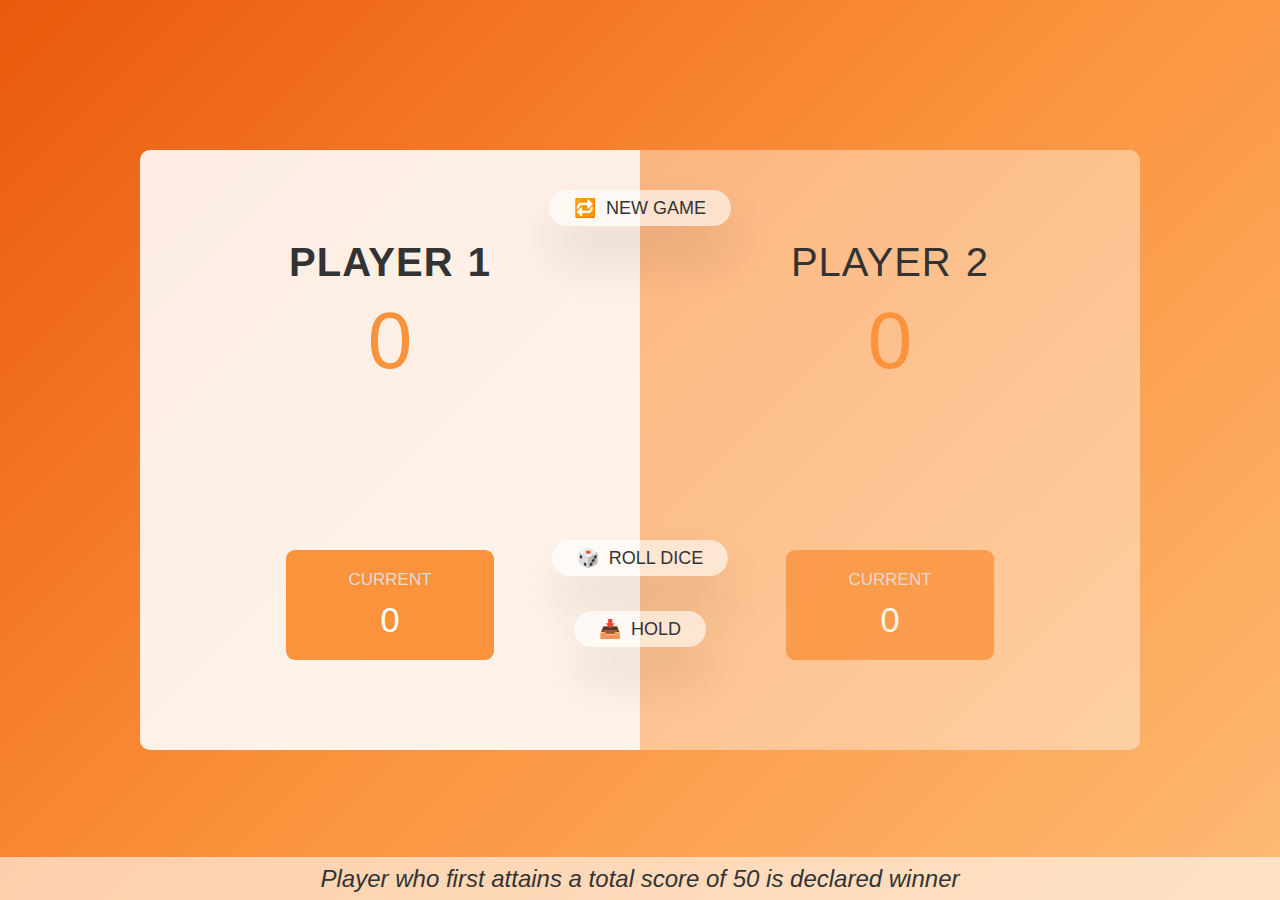
==== pig-game/index.html @ ac4523c5 "add pig game" ====
<!DOCTYPE html>
<html lang="en">
  <head>
    <meta charset="UTF-8" />
    <meta name="viewport" content="width=device-width, initial-scale=1.0" />
    <link rel="stylesheet" href="style.css" />
    <script src="script.js" defer></script>
    <title>Pig Game</title>
  </head>
  <body>
    <main>
      <section class="player player--0 player--active">
        <h1 class="name" id="name--0">Player 1</h1>
        <p class="score" id="score--0">55</p>
        <div class="current">
          <p class="current--label">Current</p>
          <p class="current--score" id="current--0">0</p>
        </div>
      </section>
      <section class="player player--1">
        <h1 class="name" id="name--1">Player 2</h1>
        <p class="score" id="score--1">29</p>
        <div class="current">
          <p class="current--label">Current</p>
          <p class="current--score" id="current--1">0</p>
        </div>
      </section>

      <img src="./dice-5.png" alt="Playing dice" class="dice hidden" />
      <button class="btn btn--new">🔁 New game</button>
      <button class="btn btn--roll">🎲 Roll dice</button>
      <button class="btn btn--hold">📥 Hold</button>
    </main>
    <p class="winning--point"></p>
  </body>
</html>
---- pig-game/style.css ----
*,
*::before,
*::after {
  margin: 0;
  padding: 0;
  box-sizing: inherit;
}

:root {
  --body-bg: linear-gradient(315deg, #fdba74 0%, #fb923c, #ea580c);
}

html {
  font-size: 62.5%;
  box-sizing: border-box;
}

body {
  background: var(--body-bg);
  font-size: 1.6rem;
  font-family: "Poppins", sans-serif;
  background-color: #ddd;
  display: flex;
  align-items: center;
  justify-content: center;
  min-height: 100vh;
  padding: 8rem;
}

main {
  position: relative;
  background: rgba(255, 255, 255, 0.4);
  border-radius: 1rem;
  width: 100rem;
  height: 60rem;
  display: flex;
  overflow: hidden;
  color: #333;
}

.player {
  flex: 50%;
  padding: 9rem;
  display: flex;
  flex-direction: column;
  align-items: center;
  text-align: center;
  transition: all 0.75s;
}

.player--active {
  background: rgba(255, 255, 255, 0.8);
}

.player .name {
  font-size: 4rem;
  font-weight: 300;
  letter-spacing: 1px;
  word-spacing: 2px;
  text-transform: uppercase;
  margin-bottom: 1rem;
}

.player--active .name {
  font-weight: 600;
}

.player .score {
  font-size: 8rem;
  font-weight: 300;
  margin-bottom: auto;
  color: #fb923c;
}

.player--active .score {
  font-weight: 400;
}

.player--winner {
  background-color: #2f2f2f;
}

.player--winner .name {
  font-weight: 700;
  color: #fb923c;
}

.current {
  background: #fb923c;
  color: #fff;
  padding: 2rem;
  width: 65%;
  border-radius: 9px;
  text-align: center;
  opacity: 0.8;
  transition: all 0.75s;
}

.player--active .current {
  opacity: 1;
}

.current--label {
  text-transform: uppercase;
  margin-bottom: 1rem;
  font-size: 1.7rem;
  color: #ddd;
}

.current--score {
  font-size: 3.5rem;
}

.btn {
  position: absolute;
  left: 50%;
  transform: translateX(-50%);
  border: none;
  background: none;
  padding: 0.7rem 2.5rem;
  text-transform: uppercase;
  font-size: 1.8rem;
  font-weight: 400;
  font-family: inherit;
  color: #333;
  cursor: pointer;

  background-color: white;
  background-color: rgba(255, 255, 255, 0.6);
  border-radius: 50rem;

  box-shadow: 0 3rem 5rem rgba(0, 0, 0, 0.1);
}

.btn::first-letter {
  font-weight: 700;
  margin-right: 0.5rem;
}

.btn--new {
  top: 4rem;
}

.btn--roll {
  top: 39rem;
}

.btn--hold {
  top: 46.1rem;
}

.dice {
  position: absolute;
  top: 16rem;
  left: 50%;
  transform: translateX(-50%);
  height: 10rem;
}

.winning--point {
  background: rgba(255, 255, 255, 0.6);
  width: 100%;
  position: absolute;
  bottom: 0%;
  padding: 0.75rem 2rem;
  color: #333;
  font-size: 2.4rem;
  font-style: italic;
  text-align: center;
}

.hidden {
  display: none;
}
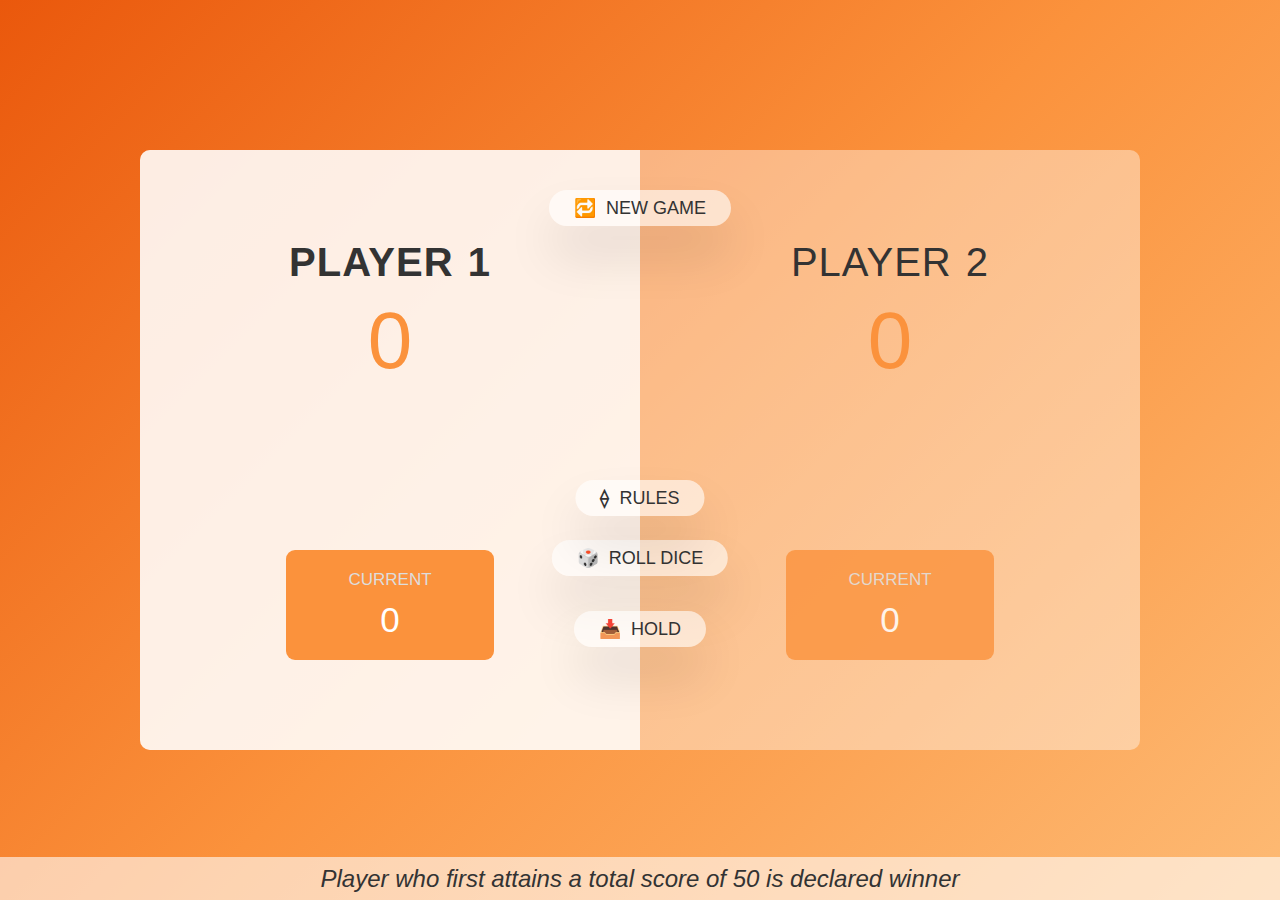
==== commit c8515a82: "modify pig game" ====
--- a/pig-game/index.html
+++ b/pig-game/index.html
@@ -30,7 +30,31 @@
       <button class="btn btn--new">🔁 New game</button>
       <button class="btn btn--roll">🎲 Roll dice</button>
       <button class="btn btn--hold">📥 Hold</button>
+      <button class="btn btn--rules">⟠ Rules</button>
     </main>
+
+    <div class="rules">
+      <h3 class="heading">Rules of the game</h3>
+      <ul class="rules-list">
+        <li class="rule">
+          Click the roll dice button to roll a dice between 1 and 6 (inclusive)
+        </li>
+        <li class="rule">
+          If a player rolls a one, the button automatically switches to the next
+          player and all accumulated points are lost
+        </li>
+        <li class="rule">
+          Click on the hold button to accumulate points and add it to total
+          score
+        </li>
+        <li class="rule">
+          To reset the game or start afresh, click on the new game button
+        </li>
+        <li class="rule">
+          First player to accumulate a total of 50 points or above wins the game
+        </li>
+      </ul>
+    </div>
     <p class="winning--point"></p>
   </body>
 </html>
--- a/pig-game/style.css
+++ b/pig-game/style.css
@@ -36,6 +36,7 @@
   display: flex;
   overflow: hidden;
   color: #333;
+  z-index: 50;
 }
 
 .player {
@@ -149,6 +150,10 @@
   top: 46.1rem;
 }
 
+.btn--rules {
+  top: 33rem;
+}
+
 .dice {
   position: absolute;
   top: 16rem;
@@ -172,3 +177,37 @@
 .hidden {
   display: none;
 }
+
+.rules {
+  display: none;
+  position: absolute;
+  top: 50%;
+  left: 50%;
+  transform: translate(-50%, -50%);
+  width: 70%;
+  height: 70%;
+  background: white;
+  padding: 8rem;
+  color: #444;
+  border-radius: 8px;
+  z-index: 100;
+  /* backdrop-filter: blur(20px); */
+}
+
+.rules .heading {
+  text-transform: uppercase;
+  text-align: center;
+  font-size: 3rem;
+  margin-bottom: 2rem;
+}
+
+.rules ul {
+  list-style-type: circle;
+}
+
+.rules ul li {
+  font-size: 1.7rem;
+  margin-bottom: 1.5rem;
+  letter-spacing: 0.5px;
+  text-align: justify;
+}
